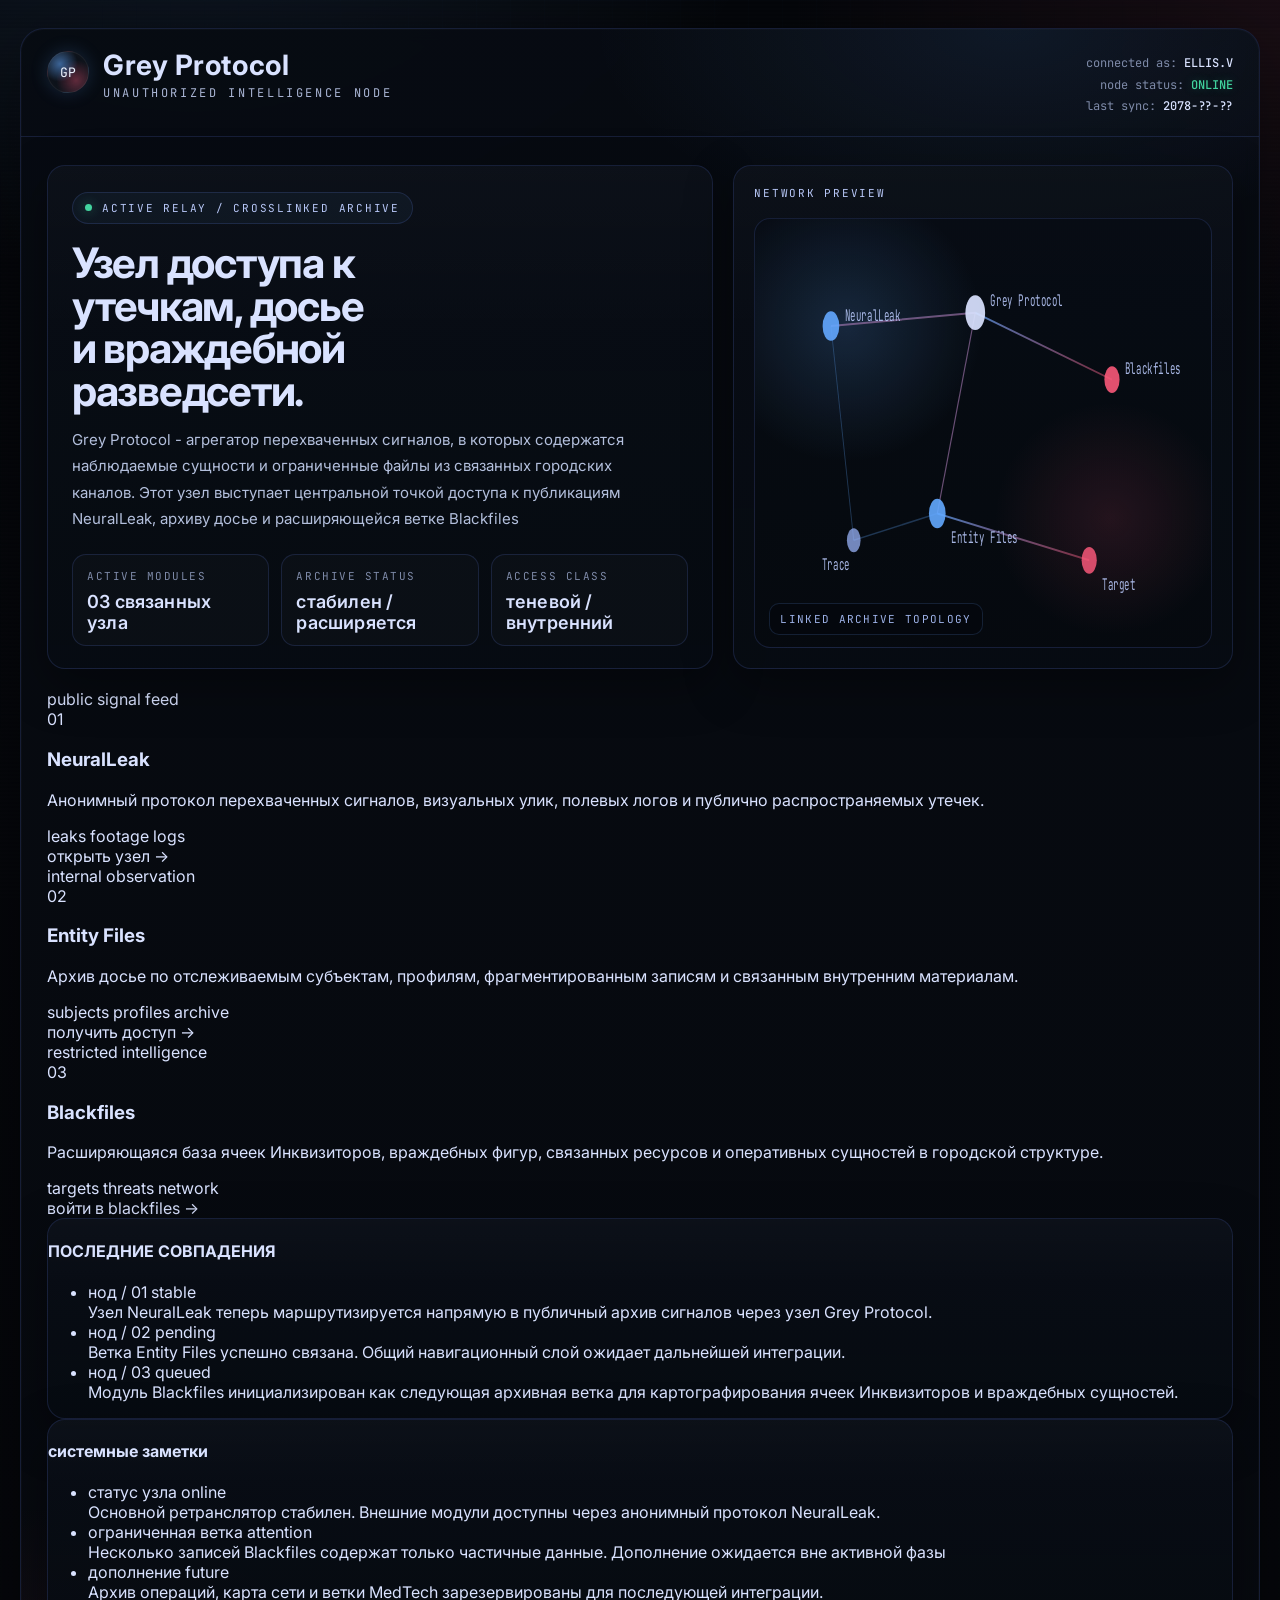
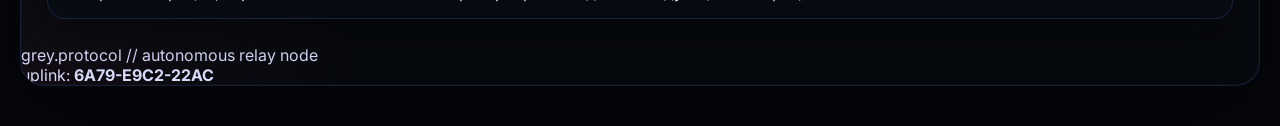
==== index.html @ 6f87ccde "Update index.html" ====
<!DOCTYPE html>
<html lang="en">
<head>
  <meta charset="UTF-8" />
  <meta name="viewport" content="width=device-width, initial-scale=1.0" />
  <title>Grey Protocol</title>

  <link rel="preconnect" href="https://fonts.googleapis.com">
  <link rel="preconnect" href="https://fonts.gstatic.com" crossorigin>
  <link href="https://fonts.googleapis.com/css2?family=Inter:wght@300;400;500;600;700&family=JetBrains+Mono:wght@400;500;700&display=swap" rel="stylesheet">

  <style>
    :root{
      --bg:#05070b;
      --bg-soft:#0a0f18;
      --panel:#0b1018cc;
      --panel-strong:#0b111b;
      --line:rgba(108,140,255,.16);
      --line-strong:rgba(108,140,255,.28);
      --text:#d9e2ff;
      --muted:#7e8aa8;
      --blue:#63a8ff;
      --blue-soft:rgba(99,168,255,.16);
      --red:#ff5a7c;
      --red-soft:rgba(255,90,124,.14);
      --green:#41d39e;
      --shadow:0 16px 48px rgba(0,0,0,.35);
      --radius:18px;
      --radius-sm:12px;
      --grid-size:34px;
      --content-width:1240px;
    }

    *{
      box-sizing:border-box;
    }

    html, body{
      margin:0;
      min-height:100%;
      background:
        radial-gradient(1000px 700px at 15% -10%, rgba(99,168,255,.13), transparent 60%),
        radial-gradient(900px 600px at 100% 0%, rgba(255,90,124,.08), transparent 55%),
        linear-gradient(180deg, #04060a 0%, #05070b 100%);
      color:var(--text);
      font-family:"Inter", system-ui, sans-serif;
    }

    body{
      position:relative;
      overflow-x:hidden;
    }

    body::before{
      content:"";
      position:fixed;
      inset:0;
      pointer-events:none;
      background:
        linear-gradient(rgba(99,168,255,.07) 1px, transparent 1px),
        linear-gradient(90deg, rgba(99,168,255,.06) 1px, transparent 1px);
      background-size:var(--grid-size) var(--grid-size);
      mask-image:radial-gradient(circle at center, black 35%, transparent 100%);
      opacity:.34;
    }

    body::after{
      content:"";
      position:fixed;
      inset:0;
      pointer-events:none;
      background:repeating-linear-gradient(
        to bottom,
        rgba(255,255,255,.02) 0px,
        rgba(255,255,255,.02) 1px,
        transparent 2px,
        transparent 4px
      );
      opacity:.08;
      mix-blend-mode:screen;
    }

    a{
      color:inherit;
      text-decoration:none;
    }

    .page{
      width:min(var(--content-width), calc(100% - 40px));
      margin:28px auto 40px;
      position:relative;
      z-index:1;
    }

    .shell{
      position:relative;
      overflow:hidden;
      border:1px solid var(--line);
      border-radius:24px;
      background:linear-gradient(180deg, rgba(7,11,18,.94), rgba(7,10,16,.92));
      box-shadow:
        0 0 0 1px rgba(255,255,255,.02) inset,
        0 24px 90px rgba(0,0,0,.42);
      backdrop-filter:blur(8px);
    }

    .shell::before{
      content:"";
      position:absolute;
      inset:0;
      pointer-events:none;
      background:
        radial-gradient(600px 300px at 80% 0%, rgba(99,168,255,.09), transparent 70%),
        radial-gradient(500px 260px at 0% 100%, rgba(255,90,124,.05), transparent 70%);
      opacity:1;
    }

    .topbar{
      display:flex;
      align-items:flex-start;
      justify-content:space-between;
      gap:20px;
      padding:22px 26px 18px;
      border-bottom:1px solid var(--line);
      position:relative;
      z-index:1;
    }

    .brand{
      display:flex;
      align-items:flex-start;
      gap:14px;
    }

    .brand-mark{
      width:42px;
      height:42px;
      border-radius:50%;
      display:grid;
      place-items:center;
      border:1px solid rgba(255,255,255,.08);
      background:
        radial-gradient(circle at 30% 30%, rgba(99,168,255,.55), transparent 45%),
        radial-gradient(circle at 70% 70%, rgba(255,90,124,.35), transparent 50%),
        #0b1018;
      box-shadow:
        0 0 18px rgba(99,168,255,.18),
        inset 0 0 18px rgba(255,255,255,.03);
      font-family:"JetBrains Mono", monospace;
      font-size:13px;
      color:#eef4ff;
      flex:0 0 auto;
    }

    .brand-text h1{
      margin:0;
      font-size:28px;
      line-height:1;
      letter-spacing:.02em;
      font-weight:700;
    }

    .brand-text .sub{
      margin-top:6px;
      color:#a9b5d4;
      font-size:12px;
      text-transform:uppercase;
      letter-spacing:.22em;
      font-family:"JetBrains Mono", monospace;
    }

    .meta{
      text-align:right;
      min-width:250px;
      font-family:"JetBrains Mono", monospace;
      font-size:12px;
      color:var(--muted);
      line-height:1.8;
      padding-top:2px;
    }

    .meta b{
      color:var(--text);
      font-weight:500;
    }

    .meta .status{
      color:var(--green);
      text-shadow:0 0 10px rgba(65,211,158,.25);
    }

    .content{
      padding:28px 26px 26px;
      position:relative;
      z-index:1;
    }

    .hero{
      display:grid;
      grid-template-columns:1.2fr .9fr;
      gap:20px;
      margin-bottom:20px;
    }

    .panel{
      border:1px solid var(--line);
      border-radius:var(--radius);
      background:linear-gradient(180deg, rgba(9,14,22,.92), rgba(7,11,18,.88));
      box-shadow:var(--shadow);
      position:relative;
      overflow:hidden;
    }

    .panel::before{
      content:"";
      position:absolute;
      inset:0;
      pointer-events:none;
      background:linear-gradient(180deg, rgba(255,255,255,.02), transparent 35%);
      opacity:.8;
    }

    .hero-main{
      padding:26px 24px 22px;
    }

    .eyebrow{
      display:inline-flex;
      align-items:center;
      gap:10px;
      padding:8px 12px;
      border:1px solid var(--line);
      border-radius:999px;
      background:rgba(99,168,255,.05);
      color:#b7c7f8;
      font-size:11px;
      letter-spacing:.16em;
      text-transform:uppercase;
      font-family:"JetBrains Mono", monospace;
      margin-bottom:18px;
    }

    .eyebrow-dot{
      width:7px;
      height:7px;
      border-radius:50%;
      background:var(--green);
      box-shadow:0 0 12px rgba(65,211,158,.45);
      animation:relayPulse 1.8s ease-in-out infinite;
    }

@keyframes relayPulse{
  0%,100%{
    transform:scale(1);
    opacity:.7;
    box-shadow:0 0 6px rgba(65,211,158,.35);
  }
  50%{
    transform:scale(1.35);
    opacity:1;
    box-shadow:0 0 18px rgba(65,211,158,.8);
  }
}
    
    .hero-main h2{
      margin:0 0 14px;
      font-size:42px;
      line-height:1.02;
      letter-spacing:-.03em;
      max-width:11ch;
    }

    .hero-main p{
      margin:0;
      color:#b3bfdc;
      max-width:62ch;
      line-height:1.75;
      font-size:15px;
    }

    .hero-note{
      display:grid;
      grid-template-columns:repeat(3, minmax(0,1fr));
      gap:12px;
      margin-top:22px;
    }

    .stat{
      border:1px solid var(--line);
      border-radius:14px;
      background:rgba(255,255,255,.02);
      padding:14px 14px 12px;
    }

    .stat .k{
      display:block;
      margin-bottom:8px;
      color:var(--muted);
      font-size:11px;
      text-transform:uppercase;
      letter-spacing:.14em;
      font-family:"JetBrains Mono", monospace;
    }

    .stat .v{
      font-size:18px;
      font-weight:600;
      letter-spacing:.01em;
    }

    .hero-side{
      padding:20px;
      display:flex;
      flex-direction:column;
      gap:14px;
    }

    .hero-side .block-title{
      color:#b7c7f8;
      font-size:11px;
      text-transform:uppercase;
      letter-spacing:.16em;
      font-family:"JetBrains Mono", monospace;
      margin-bottom:4px;
    }

    .network-preview{
      flex:1;
      min-height:260px;
      border:1px solid var(--line);
      border-radius:16px;
      background:
        radial-gradient(circle at 20% 25%, rgba(99,168,255,.18), transparent 28%),
        radial-gradient(circle at 78% 70%, rgba(255,90,124,.12), transparent 25%),
        linear-gradient(180deg, rgba(7,12,20,.9), rgba(6,9,15,.9));
      position:relative;
      overflow:hidden;
    }

    .network-preview svg{
      width:100%;
      height:100%;
      display:block;
    }

    .preview-label{
      position:absolute;
      left:14px;
      bottom:12px;
      font-family:"JetBrains Mono", monospace;
      font-size:11px;
      color:#9db2e8;
      letter-spacing:.12em;
      text-transform:uppercase;
      padding:8px 10px;
      border:1px solid rgba(99,168,255,.16);
      border-radius:10px;
      background:rgba(5,8,13,.62);
      backdrop-filter:blur(4px);
    }

    .preview-link{
animation: previewLinkPulse 3.8s ease-in-out infinite;
}

.preview-node{
animation: previewNodePulse 4s ease-in-out infinite;
}

.preview-node--blackfiles{
animation-duration: 2.8s;
}

@keyframes previewLinkPulse{

0%,100%{
opacity:.65;
}

50%{
opacity:1;
}

}

@keyframes previewNodePulse{

0%,100%{
opacity:.85;
filter: drop-shadow(0 0 0 rgba(255,255,255,0));
}

50%{
opacity:1;
filter: drop-shadow(0 0 6px rgba(120,170,255,.35));
}
    
    .module-grid{
      display:grid;
      grid-template-columns:repeat(3, minmax(0,1fr));
      gap:18px;
      margin-top:8px;
    }

    .module{
      display:flex;
      flex-direction:column;
      min-height:245px;
      padding:22px 20px 18px;
      border:1px solid var(--line);
      border-radius:18px;
      background:
        linear-gradient(180deg, rgba(10,15,24,.96), rgba(7,11,18,.92));
      position:relative;
      overflow:hidden;
      transition:transform .22s ease, border-color .22s ease, box-shadow .22s ease;
      box-shadow:var(--shadow);
    }

    .module::before{
      content:"";
      position:absolute;
      inset:0;
      pointer-events:none;
      background:linear-gradient(180deg, rgba(255,255,255,.03), transparent 35%);
    }

    .module::after{
      content:"";
      position:absolute;
      inset:auto -80px -80px auto;
      width:180px;
      height:180px;
      border-radius:50%;
      background:radial-gradient(circle, rgba(99,168,255,.12), transparent 72%);
      pointer-events:none;
    }

    .module:hover{
      transform:translateY(-5px);
      border-color:var(--line-strong);
      box-shadow:
        0 0 0 1px rgba(99,168,255,.08) inset,
        0 20px 60px rgba(0,0,0,.42);
    }

    .module.red::after{
      background:radial-gradient(circle, rgba(255,90,124,.12), transparent 72%);
    }

    .module-top{
      display:flex;
      align-items:center;
      justify-content:space-between;
      gap:12px;
      margin-bottom:18px;
    }

    .tag{
      display:inline-flex;
      align-items:center;
      gap:8px;
      padding:8px 10px;
      border:1px solid var(--line);
      border-radius:999px;
      font-size:10px;
      text-transform:uppercase;
      letter-spacing:.16em;
      color:#b0c1ef;
      font-family:"JetBrains Mono", monospace;
      background:rgba(255,255,255,.02);
    }

    .tag.red{
      border-color:rgba(255,90,124,.22);
      color:#ff9db2;
      background:rgba(255,90,124,.06);
    }

    .module-index{
      font-family:"JetBrains Mono", monospace;
      color:var(--muted);
      font-size:12px;
    }

    .module h3{
      margin:0 0 10px;
      font-size:28px;
      letter-spacing:-.02em;
    }

    .module p{
      margin:0 0 18px;
      color:#b3bfdc;
      line-height:1.7;
      font-size:14px;
      max-width:34ch;
    }

    .module-meta{
      margin-top:auto;
      display:flex;
      flex-wrap:wrap;
      gap:10px;
    }

    .pill{
      padding:8px 10px;
      border:1px solid var(--line);
      border-radius:999px;
      background:rgba(255,255,255,.02);
      color:#9fb2e4;
      font-size:11px;
      line-height:1;
      font-family:"JetBrains Mono", monospace;
    }

    .module-cta{
      margin-top:18px;
      display:inline-flex;
      align-items:center;
      gap:8px;
      color:#e7eeff;
      font-size:12px;
      text-transform:uppercase;
      letter-spacing:.14em;
      font-family:"JetBrains Mono", monospace;
    }

    .module-cta span{
      color:var(--blue);
    }

    .info-grid{
      display:grid;
      grid-template-columns:1.2fr .8fr;
      gap:18px;
      margin-top:20px;
    }

    .feed-panel,
    .notice-panel{
      padding:20px;
    }

    .section-title{
      margin:0 0 16px;
      font-size:12px;
      color:#b7c7f8;
      text-transform:uppercase;
      letter-spacing:.16em;
      font-family:"JetBrains Mono", monospace;
    }

    .feed-list,
    .notice-list{
      list-style:none;
      margin:0;
      padding:0;
      display:flex;
      flex-direction:column;
      gap:10px;
    }

    .feed-item,
    .notice-item{
      border:1px solid var(--line);
      border-radius:14px;
      padding:14px 14px 12px;
      background:rgba(255,255,255,.02);
    }

    .feed-item .head,
    .notice-item .head{
      display:flex;
      align-items:center;
      justify-content:space-between;
      gap:12px;
      margin-bottom:8px;
      font-family:"JetBrains Mono", monospace;
      font-size:11px;
      text-transform:uppercase;
      letter-spacing:.12em;
      color:#a8b8dd;
    }

    .feed-item .body,
    .notice-item .body{
      color:#d4def7;
      line-height:1.6;
      font-size:14px;
    }

    .feed-item .body span{
      color:var(--blue);
    }

    .notice-item.warn .body span{
      color:#ff99ae;
    }

    .footer{
      display:flex;
      justify-content:space-between;
      gap:16px;
      padding:18px 24px 20px;
      border-top:1px solid var(--line);
      color:var(--muted);
      font-size:12px;
      font-family:"JetBrains Mono", monospace;
      position:relative;
      z-index:1;
    }

    .footer .uplink{
      color:#a9bbef;
    }

    .footer .uplink b{
      color:var(--blue);
      font-weight:500;
    }

    @media (max-width: 1080px){
      .hero{
        grid-template-columns:1fr;
      }

      .info-grid{
        grid-template-columns:1fr;
      }

      .module-grid{
        grid-template-columns:1fr;
      }

      .meta{
        min-width:unset;
      }
    }
    
    @media (max-width: 720px){
      .page{
        width:min(100% - 18px, var(--content-width));
        margin:12px auto 24px;
      }

      .topbar{
        flex-direction:column;
        align-items:flex-start;
        padding:18px 16px 16px;
      }

      .content{
        padding:18px 16px 18px;
      }

      .hero-main{
        padding:20px 16px 18px;
      }

      .hero-main h2{
        font-size:32px;
      }

      .hero-note{
        grid-template-columns:1fr;
      }

      .hero-side{
        padding:16px;
      }

      .module{
        min-height:unset;
      }

      .footer{
        flex-direction:column;
        padding:16px;
      }

      .brand-text h1{
        font-size:22px;
      }

.notice-panel--soft{
  border-color: rgba(108,140,255,.11);
  background: linear-gradient(180deg, rgba(9,14,22,.86), rgba(7,11,18,.82));
  box-shadow: 0 12px 34px rgba(0,0,0,.24);
}

.notice-panel--soft .section-title,
.notice-panel--soft .head{
  opacity:.9;
}

.notice-panel--soft .body{
  opacity:.86;
}
  
    }
      
    }
  </style>
</head>
<body>
  <main class="page">
    <section class="shell">
      <header class="topbar">
        <div class="brand">
          <div class="brand-mark">GP</div>
          <div class="brand-text">
            <h1>Grey Protocol</h1>
            <div class="sub">unauthorized intelligence node</div>
          </div>
        </div>

        <div class="meta">
          connected as: <b>ELLIS.V</b><br>
          node status: <b class="status">ONLINE</b><br>
          last sync: <b>2078-??-??</b>
        </div>
      </header>

      <div class="content">
        <section class="hero">
          <article class="panel hero-main">
            <div class="eyebrow">
              <span class="eyebrow-dot"></span>
              active relay / crosslinked archive
            </div>

            <h2>Узел доступа к утечкам, досье и враждебной разведсети.</h2>

            <p>
              Grey Protocol - агрегатор перехваченных сигналов, в которых содержатся наблюдаемые сущности и ограниченные файлы из связанных городских каналов. 
              Этот узел выступает центральной точкой доступа к публикациям NeuralLeak, архиву досье и расширяющейся ветке Blackfiles
            </p>

            <div class="hero-note">
              <div class="stat">
                <span class="k">active modules</span>
                <span class="v">03 связанных узла</span>
              </div>

              <div class="stat">
                <span class="k">archive status</span>
                <span class="v">стабилен / расширяется</span>
              </div>

              <div class="stat">
                <span class="k">access class</span>
                <span class="v">теневой / внутренний</span>
              </div>
            </div>
          </article>

          <aside class="panel hero-side">
            <div class="block-title">network preview</div>

            <div class="network-preview">
              <svg viewBox="0 0 600 320" preserveAspectRatio="none" aria-hidden="true">
                <defs>
                  <linearGradient id="lineBlue" x1="0%" y1="0%" x2="100%" y2="100%">
                    <stop offset="0%" stop-color="rgba(99,168,255,.9)" />
                    <stop offset="100%" stop-color="rgba(255,90,124,.55)" />
                  </linearGradient>
                </defs>

                <g opacity="0.8">
                  <line class="preview-link" x1="100" y1="80" x2="290" y2="70" stroke="url(#lineBlue)" stroke-width="1.5" />
                  <line class="preview-link" x1="290" y1="70" x2="470" y2="120" stroke="url(#lineBlue)" stroke-width="1.5" />
                  <line class="preview-link" x1="290" y1="70" x2="240" y2="220" stroke="url(#lineBlue)" stroke-width="1.5" />
                  <line class="preview-link" x1="240" y1="220" x2="440" y2="255" stroke="url(#lineBlue)" stroke-width="1.5" />
                  <line class="preview-link" x1="100" y1="80" x2="130" y2="240" stroke="rgba(99,168,255,.35)" stroke-width="1.2" />
                  <line class="preview-link" x1="130" y1="240" x2="240" y2="220" stroke="rgba(99,168,255,.35)" stroke-width="1.2" />
                </g>

                <g>
                  <circle class="preview-node" cx="100" cy="80" r="11" fill="#63a8ff" opacity=".9"/>
                  <circle class="preview-node" cx="290" cy="70" r="13" fill="#d9e2ff" opacity=".92"/>
                  <circle class="preview-node" cx="470" cy="120" r="10" fill="#ff5a7c" opacity=".88"/>
                  <circle class="preview-node" cx="240" cy="220" r="11" fill="#63a8ff" opacity=".9"/>
                  <circle class="preview-node" cx="130" cy="240" r="9" fill="#9db8ff" opacity=".72"/>
                  <circle class="preview-node" cx="440" cy="255" r="10" fill="#ff5a7c" opacity=".82"/>
                </g>

                <g font-family="JetBrains Mono, monospace" font-size="12" fill="#b7c7f8" opacity=".9">
                  <text x="118" y="76">NeuralLeak</text>
                  <text x="310" y="65">Grey Protocol</text>
                  <text x="487" y="116">Blackfiles</text>
                  <text x="258" y="242">Entity Files</text>
                  <text x="88" y="262">Trace</text>
                  <text x="457" y="277">Target</text>
                </g>
              </svg>

              <div class="preview-label">linked archive topology</div>
            </div>
          </aside>
        </section>

        <section class="module-grid">
          <a href="https://korusemp3.github.io/NeuralLeak/" class="module">
            <div class="module-top">
              <div class="tag">public signal feed</div>
              <div class="module-index">01</div>
            </div>

            <h3>NeuralLeak</h3>
            <p>
              Анонимный протокол перехваченных сигналов, визуальных улик, полевых логов и публично распространяемых утечек.
            </p>

            <div class="module-meta">
              <span class="pill">leaks</span>
              <span class="pill">footage</span>
              <span class="pill">logs</span>
            </div>

            <div class="module-cta">открыть узел <span>→</span></div>
          </a>

          <a href="https://korusemp3.github.io/novimmune-dossier" class="module">
            <div class="module-top">
              <div class="tag">internal observation</div>
              <div class="module-index">02</div>
            </div>

            <h3>Entity Files</h3>
            <p>
              Архив досье по отслеживаемым субъектам, профилям, фрагментированным записям и связанным внутренним материалам.
            </p>

            <div class="module-meta">
              <span class="pill">subjects</span>
              <span class="pill">profiles</span>
              <span class="pill">archive</span>
            </div>

            <div class="module-cta">получить доступ <span>→</span></div>
          </a>

          <a href="blackfiles.html" class="module red">
            <div class="module-top">
              <div class="tag red">restricted intelligence</div>
              <div class="module-index">03</div>
            </div>

            <h3>Blackfiles</h3>
            <p>
              Расширяющаяся база ячеек Инквизиторов, враждебных фигур, связанных ресурсов и оперативных сущностей в городской структуре.
            </p>

            <div class="module-meta">
              <span class="pill">targets</span>
              <span class="pill">threats</span>
              <span class="pill">network</span>
            </div>

            <div class="module-cta">войти в blackfiles <span>→</span></div>
          </a>
        </section>

        <section class="info-grid">
          <article class="panel feed-panel">
            <h4 class="section-title">ПОСЛЕДНИЕ СОВПАДЕНИЯ</h4>

            <ul class="feed-list">
              <li class="feed-item">
                <div class="head">
                  <span>нод / 01</span>
                  <span>stable</span>
                </div>
                <div class="body">
                  <span>Узел NeuralLeak</span> теперь маршрутизируется напрямую в публичный архив сигналов через узел Grey Protocol.
                </div>
              </li>

              <li class="feed-item">
                <div class="head">
                  <span>нод / 02</span>
                  <span>pending</span>
                </div>
                <div class="body">
                  <span>Ветка Entity Files</span> успешно связана. Общий навигационный слой ожидает дальнейшей интеграции.
                </div>
              </li>

              <li class="feed-item">
                <div class="head">
                  <span>нод / 03</span>
                  <span>queued</span>
                </div>
                <div class="body">
                  <span>Модуль Blackfiles</span> инициализирован как следующая архивная ветка для картографирования ячеек Инквизиторов и враждебных сущностей.
                </div>
              </li>
            </ul>
          </article>

          <article class="panel notice-panel notice-panel--soft">
            <h4 class="section-title">системные заметки</h4>

            <ul class="notice-list">
              <li class="notice-item">
                <div class="head">
                  <span>статус узла</span>
                  <span>online</span>
                </div>
                <div class="body">
                  Основной ретранслятор стабилен. Внешние модули доступны через анонимный протокол NeuralLeak.
                </div>
              </li>

              <li class="notice-item warn">
                <div class="head">
                  <span>ограниченная ветка</span>
                  <span>attention</span>
                </div>
                <div class="body">
                   Несколько записей <span>Blackfiles</span> содержат только частичные данные. Дополнение ожидается вне активной фазы
                </div>
              </li>

              <li class="notice-item">
                <div class="head">
                  <span>дополнение</span>
                  <span>future</span>
                </div>
                <div class="body">
                  Архив операций, карта сети и ветки MedTech зарезервированы для последующей интеграции.
                </div>
              </li>
            </ul>
          </article>
        </section>
      </div>

      <footer class="footer">
        <div>grey.protocol // autonomous relay node</div>
        <div class="uplink">uplink: <b id="uplinkCode">A8C4-5BA1-DA61</b></div>
      </footer>
    </section>
  </main>

  <script>
    (function(){
      const target = document.getElementById("uplinkCode");
      const chars = "ABCDEF0123456789";

      function makeCode(){
        let raw = "";
        for(let i = 0; i < 12; i++){
          raw += chars[Math.floor(Math.random() * chars.length)];
        }
        return raw.match(/.{1,4}/g).join("-");
      }

      setInterval(() => {
        target.textContent = makeCode();
      }, 1400);
    })();
  </script>
</body>
</html>
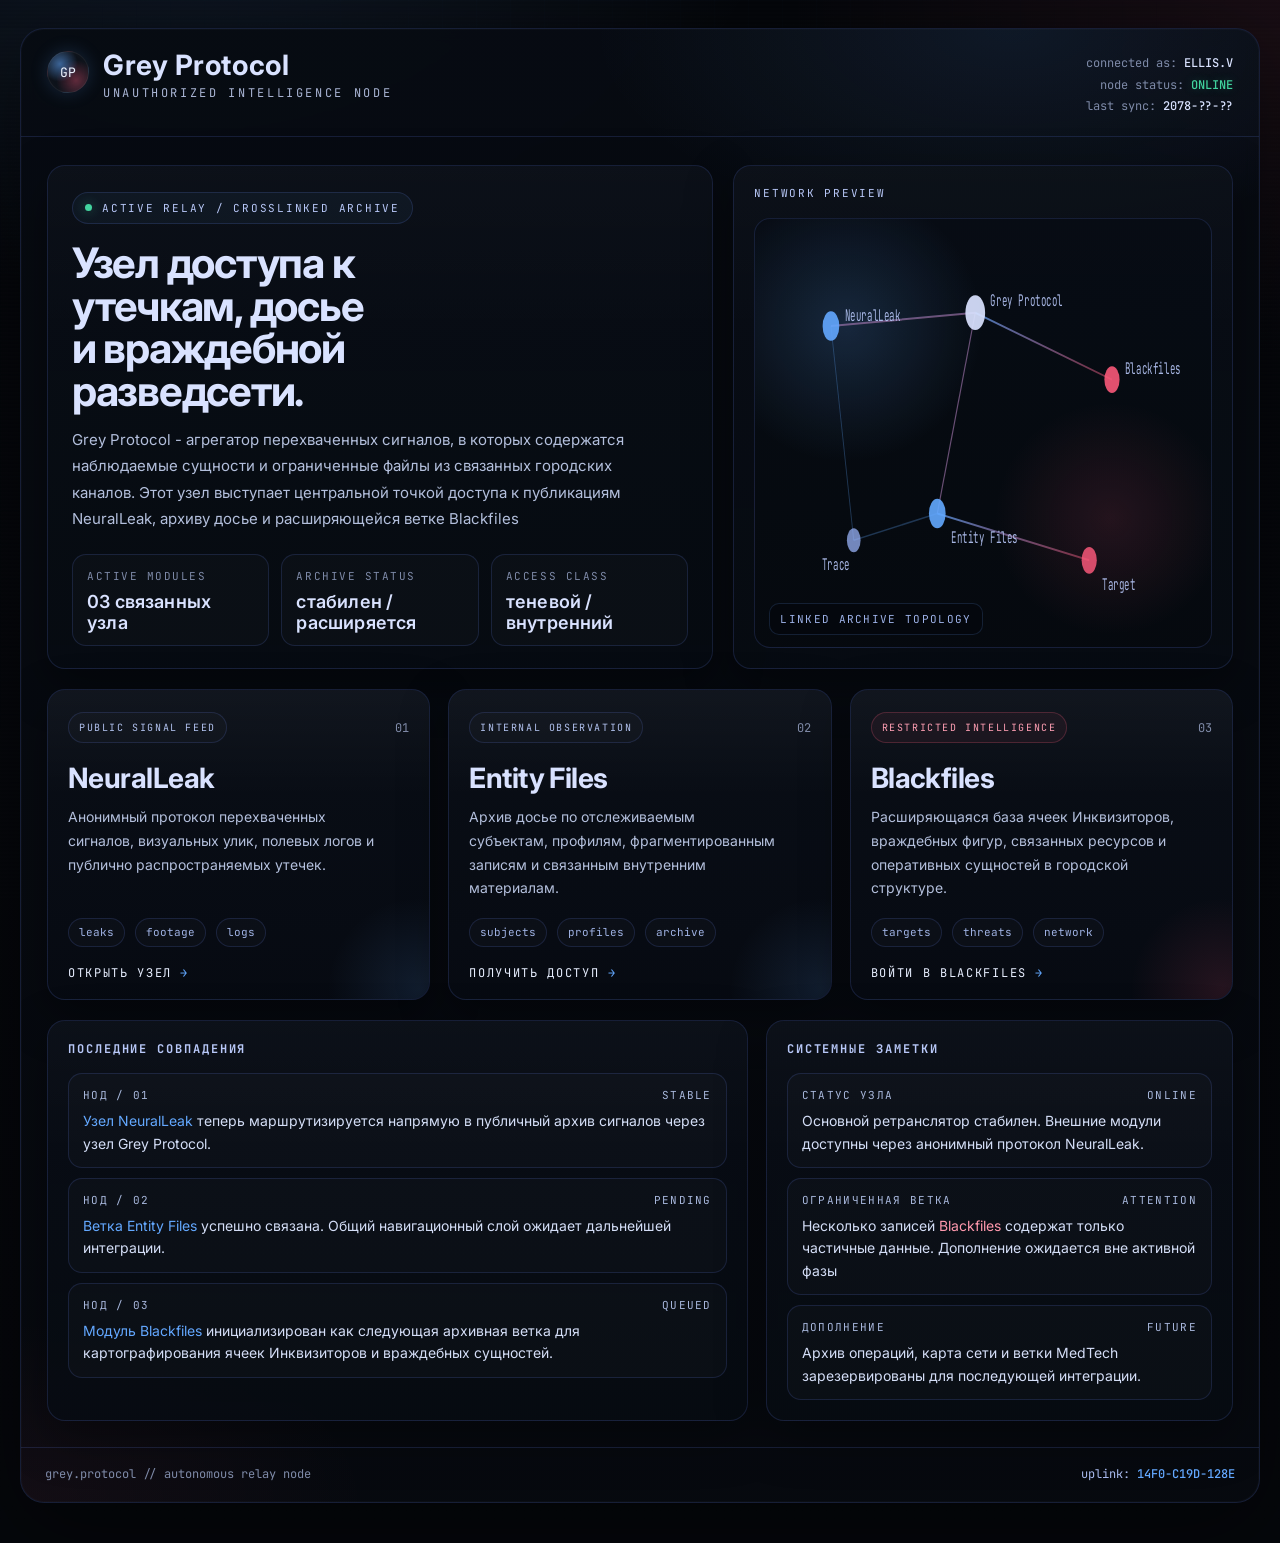
==== commit 67a752ef: "Update index.html" ====
--- a/index.html
+++ b/index.html
@@ -358,42 +358,6 @@
       background:rgba(5,8,13,.62);
       backdrop-filter:blur(4px);
     }
-
-    .preview-link{
-animation: previewLinkPulse 3.8s ease-in-out infinite;
-}
-
-.preview-node{
-animation: previewNodePulse 4s ease-in-out infinite;
-}
-
-.preview-node--blackfiles{
-animation-duration: 2.8s;
-}
-
-@keyframes previewLinkPulse{
-
-0%,100%{
-opacity:.65;
-}
-
-50%{
-opacity:1;
-}
-
-}
-
-@keyframes previewNodePulse{
-
-0%,100%{
-opacity:.85;
-filter: drop-shadow(0 0 0 rgba(255,255,255,0));
-}
-
-50%{
-opacity:1;
-filter: drop-shadow(0 0 6px rgba(120,170,255,.35));
-}
     
     .module-grid{
       display:grid;
@@ -698,7 +662,43 @@
 .notice-panel--soft .body{
   opacity:.86;
 }
-  
+
+    .preview-link{
+animation: previewLinkPulse 3.8s ease-in-out infinite;
+}
+
+.preview-node{
+animation: previewNodePulse 4s ease-in-out infinite;
+}
+
+.preview-node--blackfiles{
+animation-duration: 2.8s;
+}
+
+@keyframes previewLinkPulse{
+
+0%,100%{
+opacity:.65;
+}
+
+50%{
+opacity:1;
+}
+
+}
+
+@keyframes previewNodePulse{
+
+0%,100%{
+opacity:.85;
+filter: drop-shadow(0 0 0 rgba(255,255,255,0));
+}
+
+50%{
+opacity:1;
+filter: drop-shadow(0 0 6px rgba(120,170,255,.35));
+}
+      
     }
       
     }
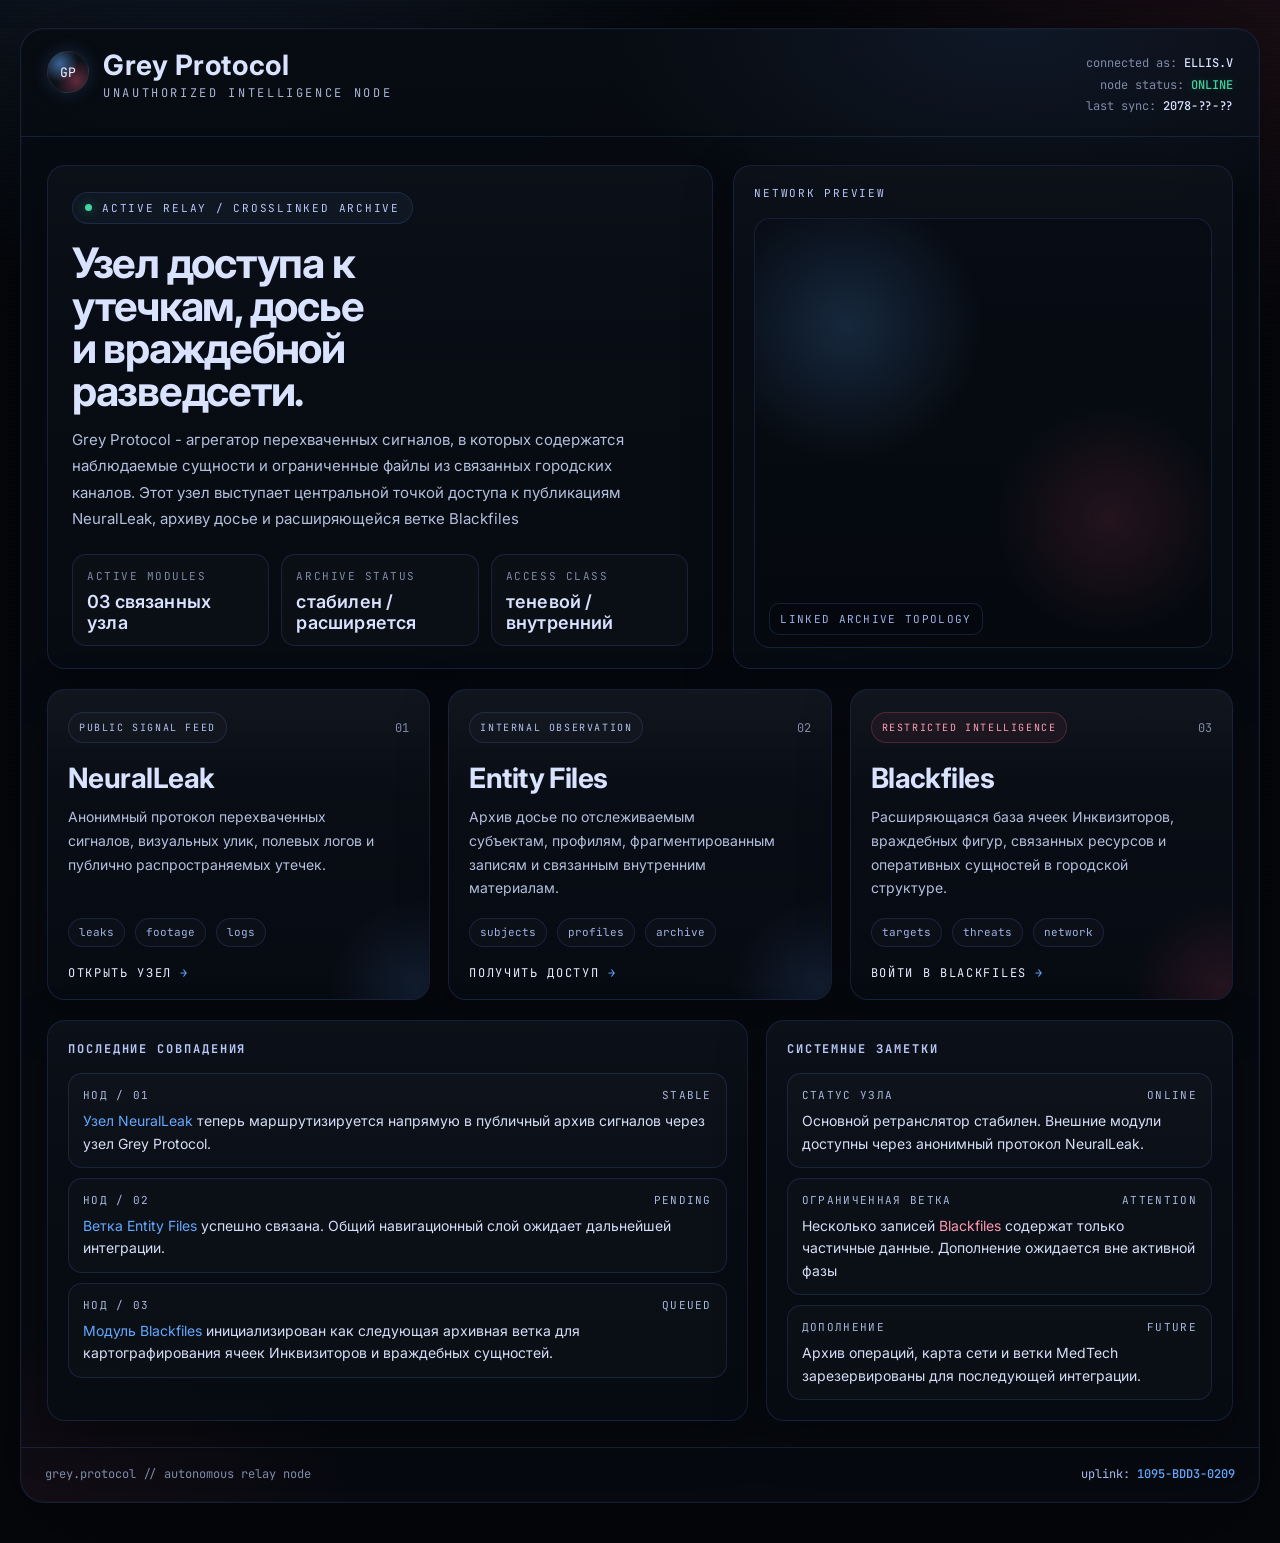
==== commit 34786234: "Update index.html" ====
--- a/index.html
+++ b/index.html
@@ -698,9 +698,126 @@
 opacity:1;
 filter: drop-shadow(0 0 6px rgba(120,170,255,.35));
 }
-      
-    }
-      
+
+.network-preview{
+position:relative;
+}
+
+.data-flow{
+position:absolute;
+inset:0;
+pointer-events:none;
+}
+
+.packet{
+position:absolute;
+width:4px;
+height:4px;
+border-radius:50%;
+background:#7aa2ff;
+box-shadow:0 0 6px rgba(120,170,255,.8);
+opacity:0;
+}
+
+    }
+
+.p1{
+top:45%;
+left:50%;
+animation:dataFlow1 4s linear infinite;
+}
+
+@keyframes dataFlow1{
+
+0%{
+transform:translate(0,0);
+opacity:0;
+}
+
+10%{
+opacity:1;
+}
+
+100%{
+transform:translate(-120px,-60px);
+opacity:0;
+}
+
+}
+
+    .p2{
+top:45%;
+left:50%;
+animation:dataFlow2 5s linear infinite;
+}
+
+@keyframes dataFlow2{
+
+0%{
+transform:translate(0,0);
+opacity:0;
+}
+
+10%{
+opacity:1;
+}
+
+100%{
+transform:translate(-120px,80px);
+opacity:0;
+}
+
+}
+
+    .p3{
+top:45%;
+left:50%;
+background:#ff5a7c;
+animation:dataFlow3 3.5s linear infinite;
+}
+
+@keyframes dataFlow3{
+
+0%{
+transform:translate(0,0);
+opacity:0;
+}
+
+10%{
+opacity:1;
+}
+
+100%{
+transform:translate(140px,40px);
+opacity:0;
+}
+
+}
+
+    .p4{
+top:20%;
+left:25%;
+animation:dataFlow4 6s linear infinite;
+}
+
+@keyframes dataFlow4{
+
+0%{
+transform:translate(0,0);
+opacity:0;
+}
+
+10%{
+opacity:1;
+}
+
+100%{
+transform:translate(0,120px);
+opacity:0;
+}
+
+}
+    
     }
   </style>
 </head>
@@ -768,6 +885,14 @@
                   </linearGradient>
                 </defs>
 
+<div class="data-flow">
+
+<span class="packet p1"></span>
+<span class="packet p2"></span>
+<span class="packet p3"></span>
+<span class="packet p4"></span>
+
+</div>
                 <g opacity="0.8">
                   <line class="preview-link" x1="100" y1="80" x2="290" y2="70" stroke="url(#lineBlue)" stroke-width="1.5" />
                   <line class="preview-link" x1="290" y1="70" x2="470" y2="120" stroke="url(#lineBlue)" stroke-width="1.5" />
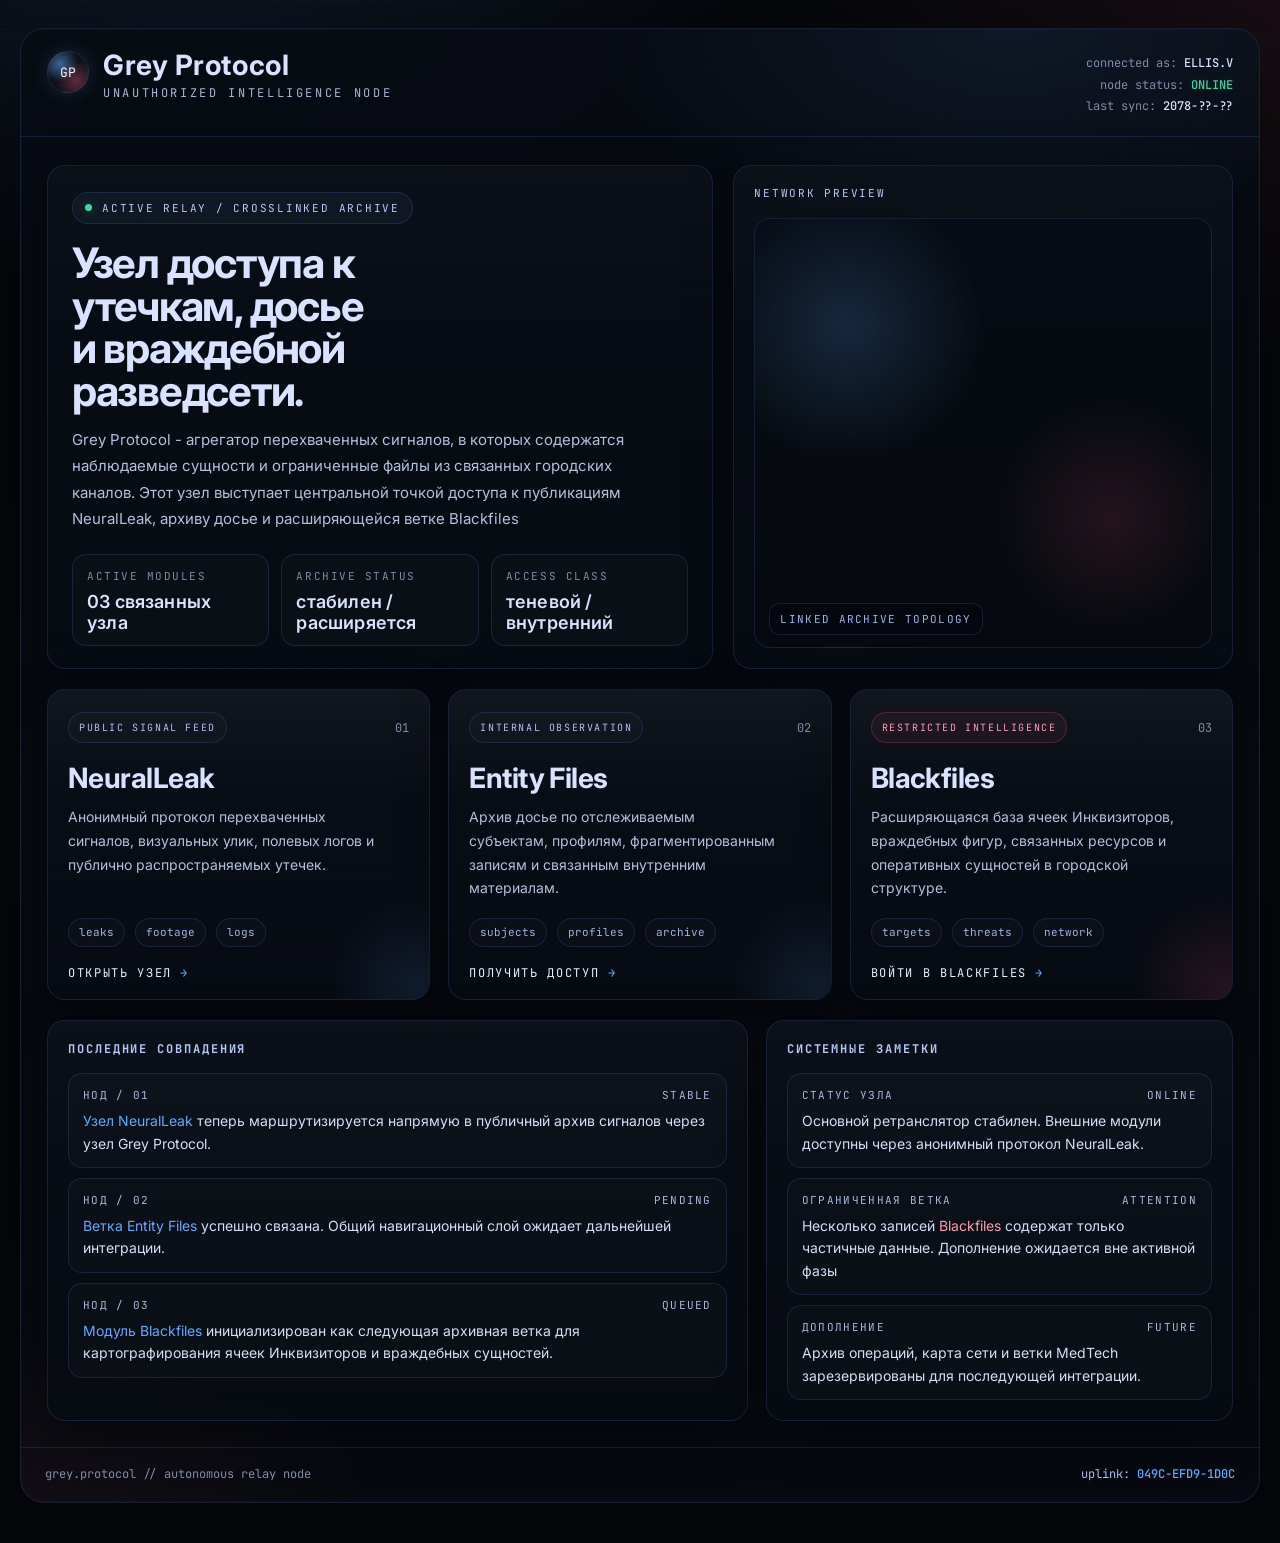
==== commit 36dd7680: "Update index.html" ====
--- a/index.html
+++ b/index.html
@@ -719,7 +719,7 @@
 opacity:0;
 }
 
-    }
+
 
 .p1{
 top:45%;
@@ -817,7 +817,7 @@
 }
 
 }
-    
+   } 
     }
   </style>
 </head>
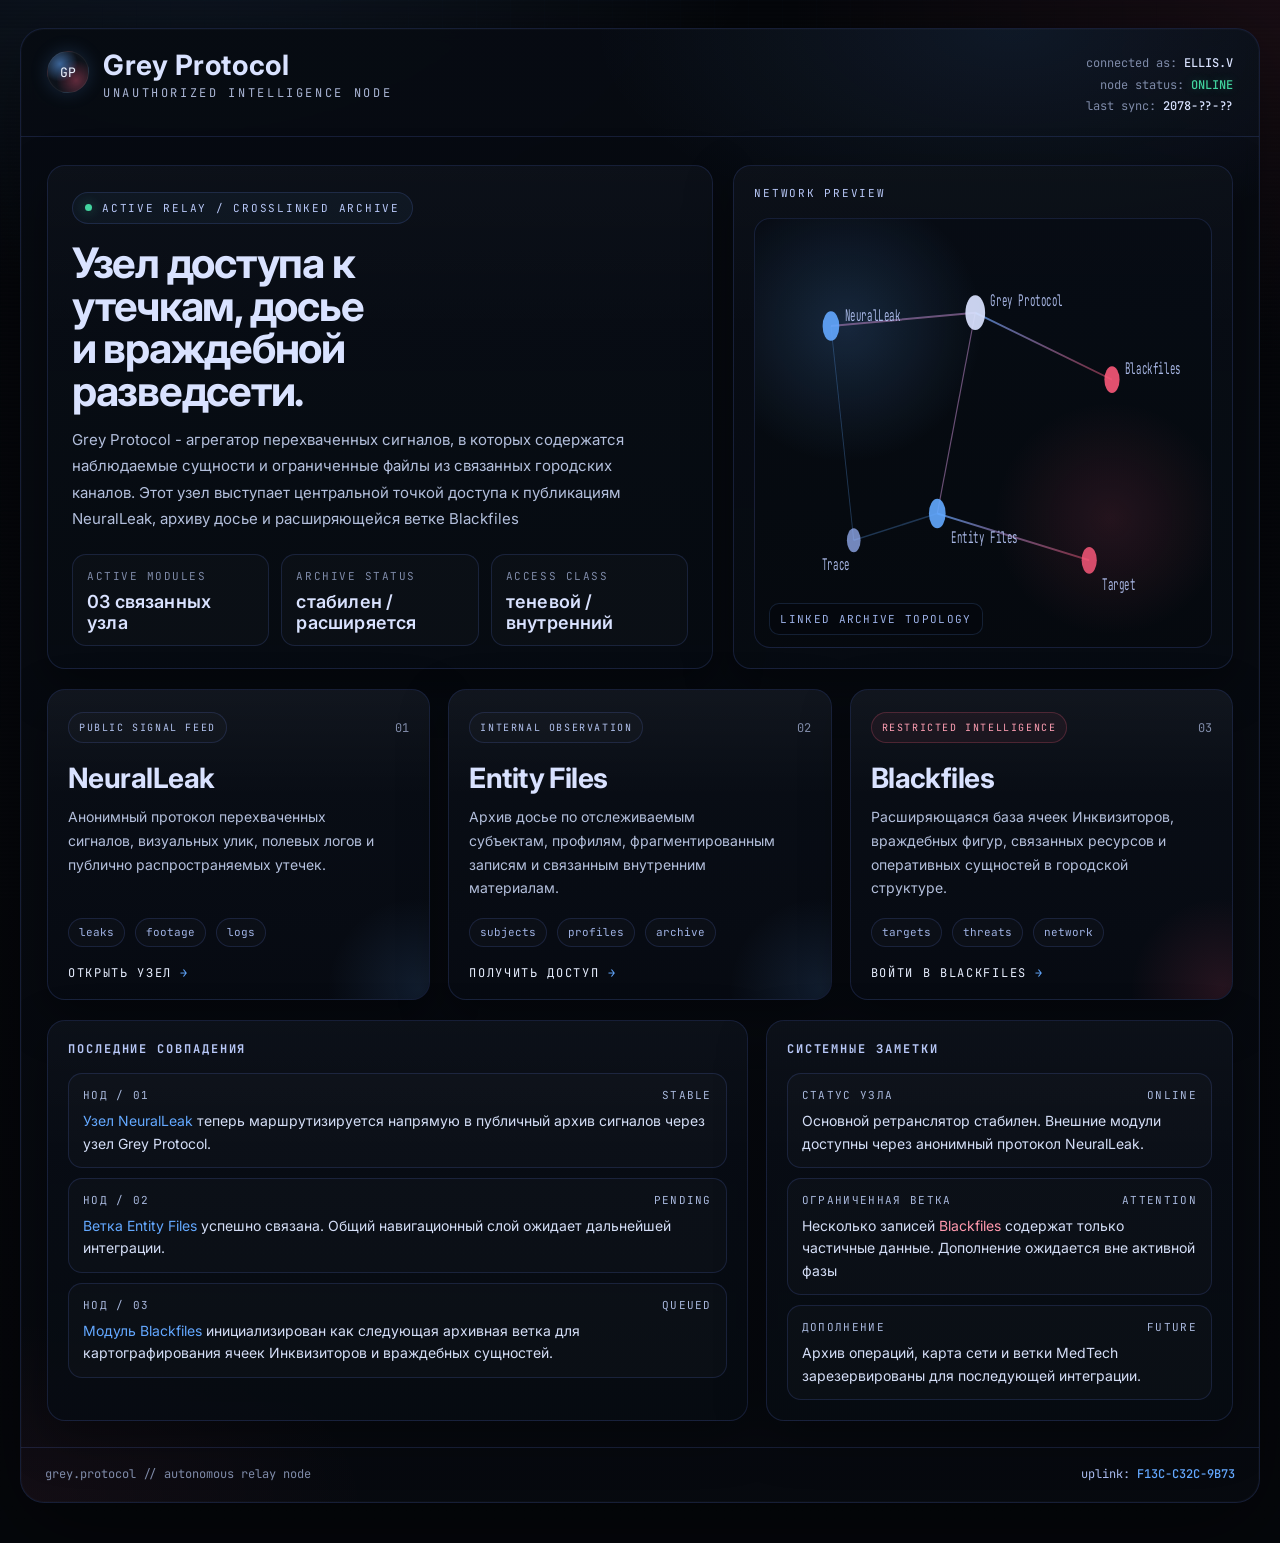
==== commit ba2f5f76: "Update index.html" ====
--- a/index.html
+++ b/index.html
@@ -648,174 +648,6 @@
         font-size:22px;
       }
 
-.notice-panel--soft{
-  border-color: rgba(108,140,255,.11);
-  background: linear-gradient(180deg, rgba(9,14,22,.86), rgba(7,11,18,.82));
-  box-shadow: 0 12px 34px rgba(0,0,0,.24);
-}
-
-.notice-panel--soft .section-title,
-.notice-panel--soft .head{
-  opacity:.9;
-}
-
-.notice-panel--soft .body{
-  opacity:.86;
-}
-
-    .preview-link{
-animation: previewLinkPulse 3.8s ease-in-out infinite;
-}
-
-.preview-node{
-animation: previewNodePulse 4s ease-in-out infinite;
-}
-
-.preview-node--blackfiles{
-animation-duration: 2.8s;
-}
-
-@keyframes previewLinkPulse{
-
-0%,100%{
-opacity:.65;
-}
-
-50%{
-opacity:1;
-}
-
-}
-
-@keyframes previewNodePulse{
-
-0%,100%{
-opacity:.85;
-filter: drop-shadow(0 0 0 rgba(255,255,255,0));
-}
-
-50%{
-opacity:1;
-filter: drop-shadow(0 0 6px rgba(120,170,255,.35));
-}
-
-.network-preview{
-position:relative;
-}
-
-.data-flow{
-position:absolute;
-inset:0;
-pointer-events:none;
-}
-
-.packet{
-position:absolute;
-width:4px;
-height:4px;
-border-radius:50%;
-background:#7aa2ff;
-box-shadow:0 0 6px rgba(120,170,255,.8);
-opacity:0;
-}
-
-
-
-.p1{
-top:45%;
-left:50%;
-animation:dataFlow1 4s linear infinite;
-}
-
-@keyframes dataFlow1{
-
-0%{
-transform:translate(0,0);
-opacity:0;
-}
-
-10%{
-opacity:1;
-}
-
-100%{
-transform:translate(-120px,-60px);
-opacity:0;
-}
-
-}
-
-    .p2{
-top:45%;
-left:50%;
-animation:dataFlow2 5s linear infinite;
-}
-
-@keyframes dataFlow2{
-
-0%{
-transform:translate(0,0);
-opacity:0;
-}
-
-10%{
-opacity:1;
-}
-
-100%{
-transform:translate(-120px,80px);
-opacity:0;
-}
-
-}
-
-    .p3{
-top:45%;
-left:50%;
-background:#ff5a7c;
-animation:dataFlow3 3.5s linear infinite;
-}
-
-@keyframes dataFlow3{
-
-0%{
-transform:translate(0,0);
-opacity:0;
-}
-
-10%{
-opacity:1;
-}
-
-100%{
-transform:translate(140px,40px);
-opacity:0;
-}
-
-}
-
-    .p4{
-top:20%;
-left:25%;
-animation:dataFlow4 6s linear infinite;
-}
-
-@keyframes dataFlow4{
-
-0%{
-transform:translate(0,0);
-opacity:0;
-}
-
-10%{
-opacity:1;
-}
-
-100%{
-transform:translate(0,120px);
-opacity:0;
-}
-
 }
    } 
     }
@@ -885,14 +717,6 @@
                   </linearGradient>
                 </defs>
 
-<div class="data-flow">
-
-<span class="packet p1"></span>
-<span class="packet p2"></span>
-<span class="packet p3"></span>
-<span class="packet p4"></span>
-
-</div>
                 <g opacity="0.8">
                   <line class="preview-link" x1="100" y1="80" x2="290" y2="70" stroke="url(#lineBlue)" stroke-width="1.5" />
                   <line class="preview-link" x1="290" y1="70" x2="470" y2="120" stroke="url(#lineBlue)" stroke-width="1.5" />
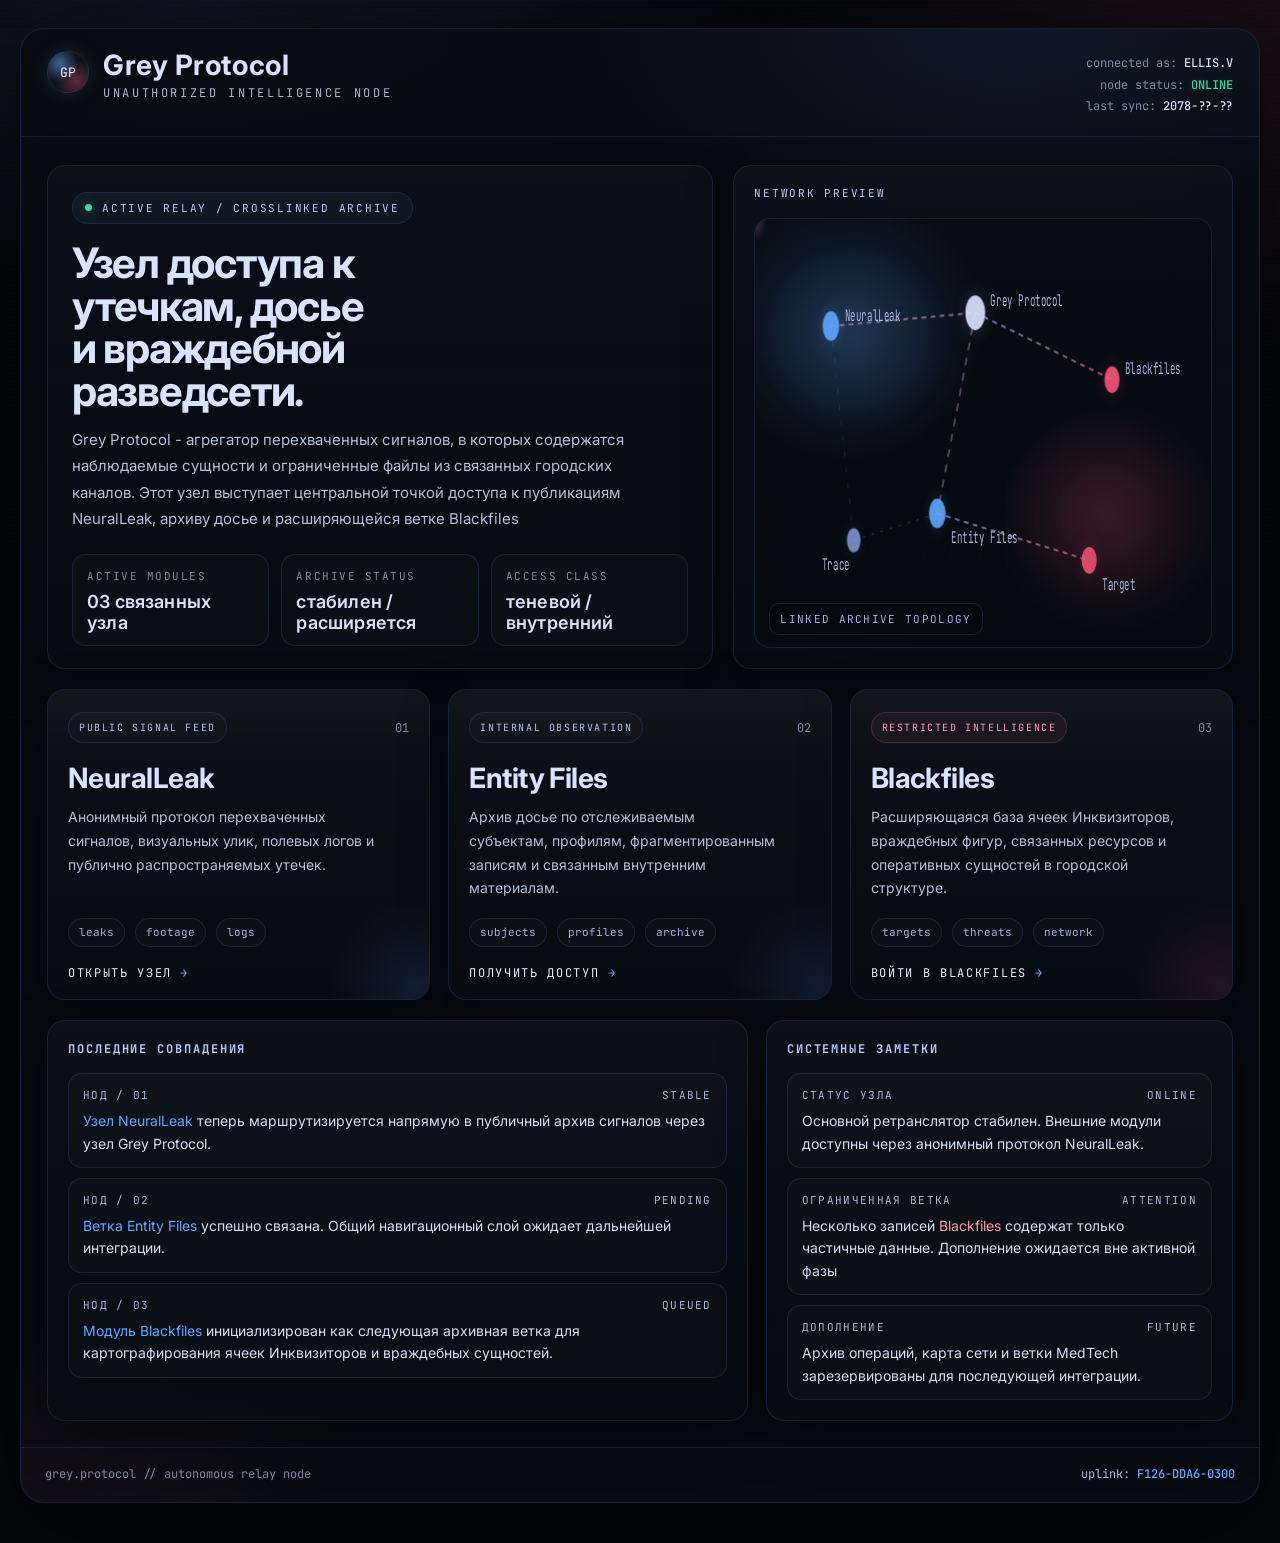
==== commit d01ec994: "Update index.html" ====
--- a/index.html
+++ b/index.html
@@ -358,6 +358,157 @@
       background:rgba(5,8,13,.62);
       backdrop-filter:blur(4px);
     }
+
+    .network-preview::before{
+  content:"";
+  position:absolute;
+  inset:0;
+  pointer-events:none;
+  background:
+    linear-gradient(rgba(99,168,255,.07) 1px, transparent 1px),
+    linear-gradient(90deg, rgba(99,168,255,.06) 1px, transparent 1px);
+  background-size:28px 28px;
+  opacity:.22;
+  mask-image:radial-gradient(circle at center, black 38%, transparent 100%);
+}
+
+.network-preview::after{
+  content:"";
+  position:absolute;
+  inset:0;
+  pointer-events:none;
+  background:
+    radial-gradient(circle at 22% 28%, rgba(99,168,255,.14), transparent 22%),
+    radial-gradient(circle at 76% 68%, rgba(255,90,124,.10), transparent 24%);
+  opacity:.9;
+}
+
+.network-preview svg{
+  position:relative;
+  z-index:1;
+}
+
+.preview-link{
+  stroke-linecap:round;
+  stroke-dasharray:5 7;
+  animation:linkFlow 5s linear infinite;
+  opacity:.9;
+}
+
+.preview-link.soft{
+  stroke-dasharray:3 9;
+  animation-duration:7s;
+  opacity:.65;
+}
+
+.preview-node{
+  transform-box:fill-box;
+  transform-origin:center;
+  animation:nodePulseSoft 3.2s ease-in-out infinite;
+  filter:drop-shadow(0 0 8px rgba(99,168,255,.22));
+}
+
+.preview-node.red{
+  filter:drop-shadow(0 0 10px rgba(255,90,124,.24));
+}
+
+.preview-node.white{
+  filter:drop-shadow(0 0 10px rgba(217,226,255,.18));
+}
+
+.preview-node.n2{ animation-delay:.35s; }
+.preview-node.n3{ animation-delay:.8s; }
+.preview-node.n4{ animation-delay:1.2s; }
+.preview-node.n5{ animation-delay:1.7s; }
+.preview-node.n6{ animation-delay:2.1s; }
+
+.signal-dot{
+  opacity:.95;
+  filter:drop-shadow(0 0 8px currentColor);
+}
+
+.signal-dot.blue{
+  color:#63a8ff;
+  fill:currentColor;
+}
+
+.signal-dot.red{
+  color:#ff5a7c;
+  fill:currentColor;
+}
+
+.signal-dot.s1{ animation:signal1 4.2s linear infinite; }
+.signal-dot.s2{ animation:signal2 5s linear infinite 1.2s; }
+.signal-dot.s3{ animation:signal3 4.8s linear infinite .6s; }
+.signal-dot.s4{ animation:signal4 5.8s linear infinite 1.8s; }
+
+@keyframes linkFlow{
+  from{ stroke-dashoffset:0; }
+  to{ stroke-dashoffset:-36; }
+}
+
+@keyframes nodePulseSoft{
+  0%,100%{
+    transform:scale(1);
+    opacity:.82;
+  }
+  50%{
+    transform:scale(1.12);
+    opacity:1;
+  }
+}
+
+@keyframes signal1{
+  0%{
+    transform:translate(100px,80px);
+    opacity:0;
+  }
+  8%{ opacity:1; }
+  92%{ opacity:1; }
+  100%{
+    transform:translate(290px,70px);
+    opacity:0;
+  }
+}
+
+@keyframes signal2{
+  0%{
+    transform:translate(290px,70px);
+    opacity:0;
+  }
+  8%{ opacity:1; }
+  92%{ opacity:1; }
+  100%{
+    transform:translate(470px,120px);
+    opacity:0;
+  }
+}
+
+@keyframes signal3{
+  0%{
+    transform:translate(290px,70px);
+    opacity:0;
+  }
+  8%{ opacity:1; }
+  92%{ opacity:1; }
+  100%{
+    transform:translate(240px,220px);
+    opacity:0;
+  }
+}
+
+@keyframes signal4{
+  0%{
+    transform:translate(240px,220px);
+    opacity:0;
+  }
+  8%{ opacity:1; }
+  92%{ opacity:1; }
+  100%{
+    transform:translate(440px,255px);
+    opacity:0;
+  }
+}
     
     .module-grid{
       display:grid;
@@ -647,9 +798,6 @@
       .brand-text h1{
         font-size:22px;
       }
-
-}
-   } 
     }
   </style>
 </head>
@@ -709,44 +857,51 @@
             <div class="block-title">network preview</div>
 
             <div class="network-preview">
-              <svg viewBox="0 0 600 320" preserveAspectRatio="none" aria-hidden="true">
-                <defs>
-                  <linearGradient id="lineBlue" x1="0%" y1="0%" x2="100%" y2="100%">
-                    <stop offset="0%" stop-color="rgba(99,168,255,.9)" />
-                    <stop offset="100%" stop-color="rgba(255,90,124,.55)" />
-                  </linearGradient>
-                </defs>
-
-                <g opacity="0.8">
-                  <line class="preview-link" x1="100" y1="80" x2="290" y2="70" stroke="url(#lineBlue)" stroke-width="1.5" />
-                  <line class="preview-link" x1="290" y1="70" x2="470" y2="120" stroke="url(#lineBlue)" stroke-width="1.5" />
-                  <line class="preview-link" x1="290" y1="70" x2="240" y2="220" stroke="url(#lineBlue)" stroke-width="1.5" />
-                  <line class="preview-link" x1="240" y1="220" x2="440" y2="255" stroke="url(#lineBlue)" stroke-width="1.5" />
-                  <line class="preview-link" x1="100" y1="80" x2="130" y2="240" stroke="rgba(99,168,255,.35)" stroke-width="1.2" />
-                  <line class="preview-link" x1="130" y1="240" x2="240" y2="220" stroke="rgba(99,168,255,.35)" stroke-width="1.2" />
-                </g>
-
-                <g>
-                  <circle class="preview-node" cx="100" cy="80" r="11" fill="#63a8ff" opacity=".9"/>
-                  <circle class="preview-node" cx="290" cy="70" r="13" fill="#d9e2ff" opacity=".92"/>
-                  <circle class="preview-node" cx="470" cy="120" r="10" fill="#ff5a7c" opacity=".88"/>
-                  <circle class="preview-node" cx="240" cy="220" r="11" fill="#63a8ff" opacity=".9"/>
-                  <circle class="preview-node" cx="130" cy="240" r="9" fill="#9db8ff" opacity=".72"/>
-                  <circle class="preview-node" cx="440" cy="255" r="10" fill="#ff5a7c" opacity=".82"/>
-                </g>
-
-                <g font-family="JetBrains Mono, monospace" font-size="12" fill="#b7c7f8" opacity=".9">
-                  <text x="118" y="76">NeuralLeak</text>
-                  <text x="310" y="65">Grey Protocol</text>
-                  <text x="487" y="116">Blackfiles</text>
-                  <text x="258" y="242">Entity Files</text>
-                  <text x="88" y="262">Trace</text>
-                  <text x="457" y="277">Target</text>
-                </g>
-              </svg>
-
-              <div class="preview-label">linked archive topology</div>
-            </div>
+  <svg viewBox="0 0 600 320" preserveAspectRatio="none" aria-hidden="true">
+    <defs>
+      <linearGradient id="lineBlue" x1="0%" y1="0%" x2="100%" y2="100%">
+        <stop offset="0%" stop-color="#63a8ff" />
+        <stop offset="100%" stop-color="#ff5a7c" />
+      </linearGradient>
+    </defs>
+
+    <g opacity="0.86">
+      <line class="preview-link" x1="100" y1="80" x2="290" y2="70" stroke="url(#lineBlue)" stroke-width="1.5" />
+      <line class="preview-link" x1="290" y1="70" x2="470" y2="120" stroke="url(#lineBlue)" stroke-width="1.5" />
+      <line class="preview-link" x1="290" y1="70" x2="240" y2="220" stroke="url(#lineBlue)" stroke-width="1.5" />
+      <line class="preview-link" x1="240" y1="220" x2="440" y2="255" stroke="url(#lineBlue)" stroke-width="1.5" />
+      <line class="preview-link soft" x1="100" y1="80" x2="130" y2="240" stroke="rgba(99,168,255,.35)" stroke-width="1.2" />
+      <line class="preview-link soft" x1="130" y1="240" x2="240" y2="220" stroke="rgba(99,168,255,.35)" stroke-width="1.2" />
+    </g>
+
+    <g>
+      <circle class="preview-node n1" cx="100" cy="80" r="11" fill="#63a8ff" opacity=".9"/>
+      <circle class="preview-node white n2" cx="290" cy="70" r="13" fill="#d9e2ff" opacity=".92"/>
+      <circle class="preview-node red n3" cx="470" cy="120" r="10" fill="#ff5a7c" opacity=".88"/>
+      <circle class="preview-node n4" cx="240" cy="220" r="11" fill="#63a8ff" opacity=".9"/>
+      <circle class="preview-node n5" cx="130" cy="240" r="9" fill="#9db8ff" opacity=".72"/>
+      <circle class="preview-node red n6" cx="440" cy="255" r="10" fill="#ff5a7c" opacity=".82"/>
+    </g>
+
+    <g>
+      <circle class="signal-dot blue s1" r="3.2" />
+      <circle class="signal-dot red s2" r="3.2" />
+      <circle class="signal-dot blue s3" r="3.2" />
+      <circle class="signal-dot red s4" r="3.2" />
+    </g>
+
+    <g font-family="JetBrains Mono, monospace" font-size="12" fill="#b7c7f8" opacity=".9">
+      <text x="118" y="76">NeuralLeak</text>
+      <text x="310" y="65">Grey Protocol</text>
+      <text x="487" y="116">Blackfiles</text>
+      <text x="258" y="242">Entity Files</text>
+      <text x="88" y="262">Trace</text>
+      <text x="457" y="277">Target</text>
+    </g>
+  </svg>
+
+  <div class="preview-label">linked archive topology</div>
+</div>
           </aside>
         </section>
 
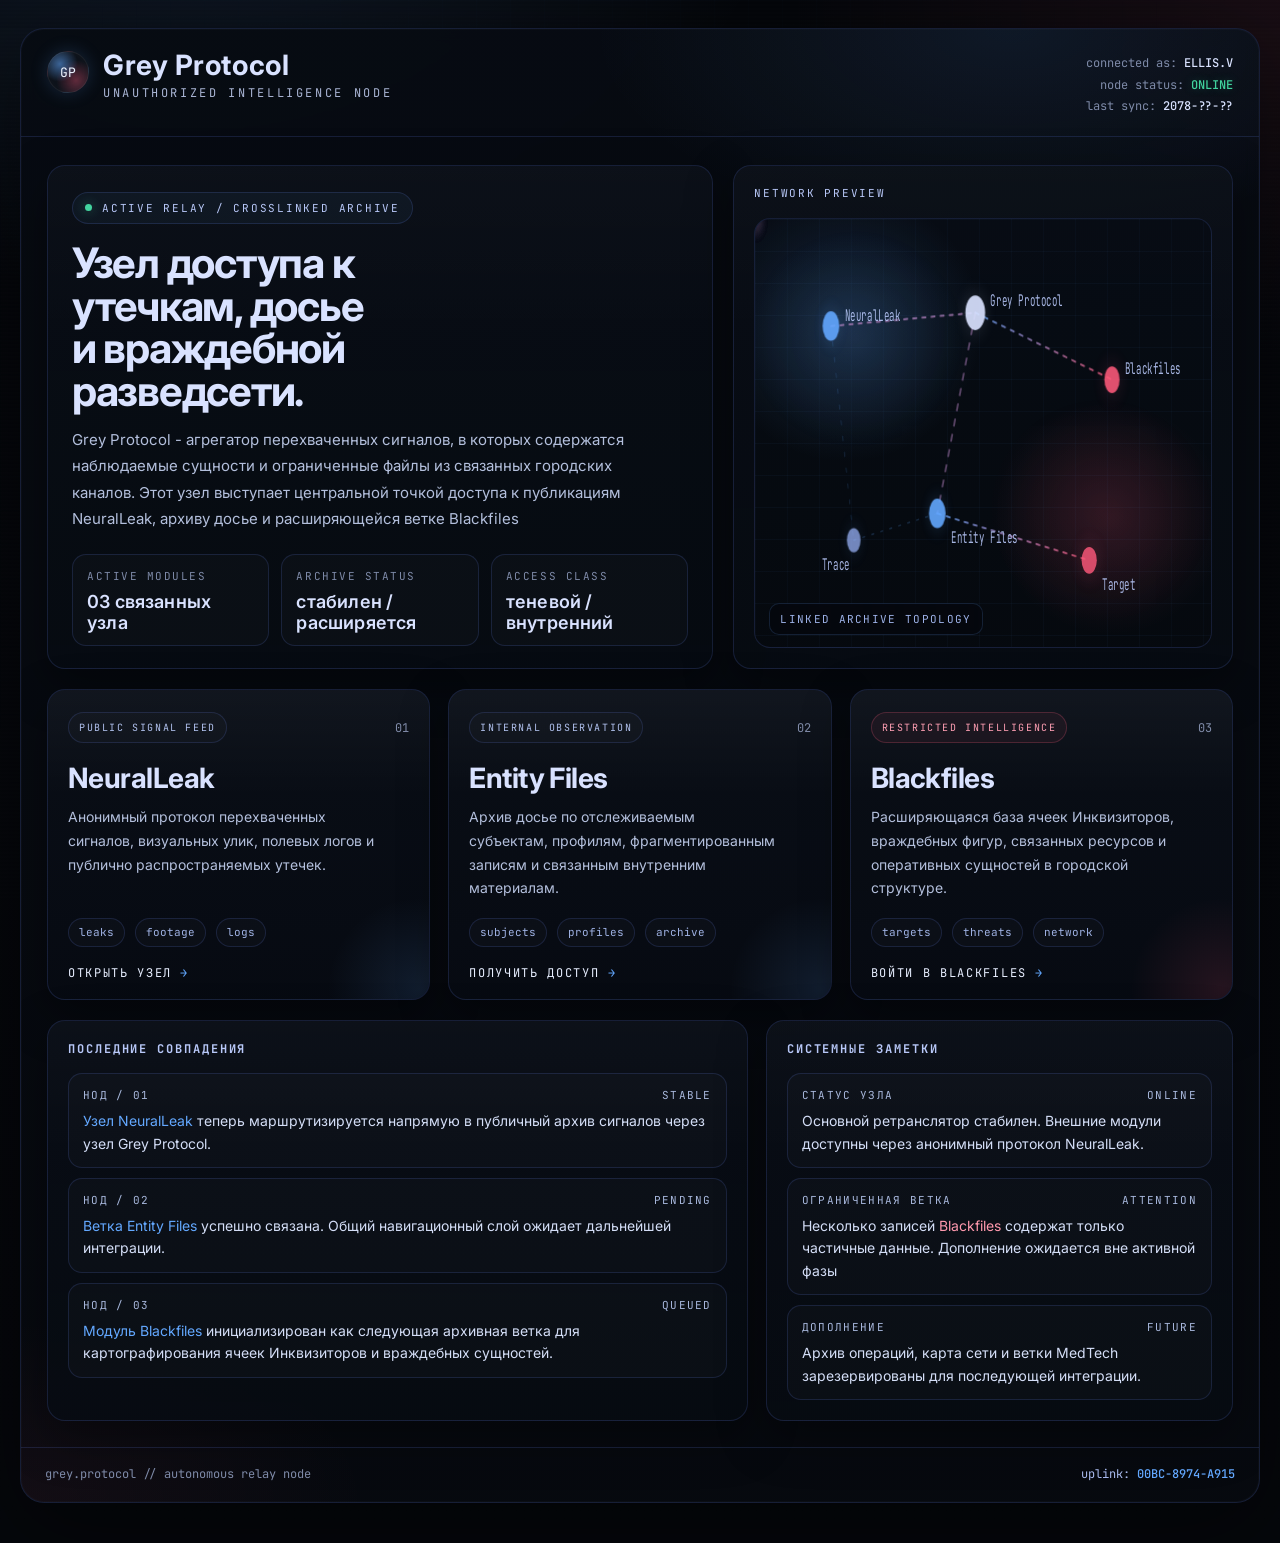
==== commit 94614ff6: "Update index.html" ====
--- a/index.html
+++ b/index.html
@@ -345,6 +345,7 @@
 
     .preview-label{
       position:absolute;
+      z-index:2;
       left:14px;
       bottom:12px;
       font-family:"JetBrains Mono", monospace;
@@ -364,12 +365,12 @@
   position:absolute;
   inset:0;
   pointer-events:none;
+  z-index:0;
   background:
-    linear-gradient(rgba(99,168,255,.07) 1px, transparent 1px),
-    linear-gradient(90deg, rgba(99,168,255,.06) 1px, transparent 1px);
-  background-size:28px 28px;
-  opacity:.22;
-  mask-image:radial-gradient(circle at center, black 38%, transparent 100%);
+    linear-gradient(rgba(99,168,255,.12) 1px, transparent 1px),
+    linear-gradient(90deg, rgba(99,168,255,.10) 1px, transparent 1px);
+  background-size:32px 32px;
+  opacity:.34;
 }
 
 .network-preview::after{
@@ -377,10 +378,11 @@
   position:absolute;
   inset:0;
   pointer-events:none;
+  z-index:0;
   background:
-    radial-gradient(circle at 22% 28%, rgba(99,168,255,.14), transparent 22%),
-    radial-gradient(circle at 76% 68%, rgba(255,90,124,.10), transparent 24%);
-  opacity:.9;
+    radial-gradient(circle at 22% 28%, rgba(99,168,255,.12), transparent 24%),
+    radial-gradient(circle at 76% 68%, rgba(255,90,124,.09), transparent 26%);
+  opacity:.75;
 }
 
 .network-preview svg{
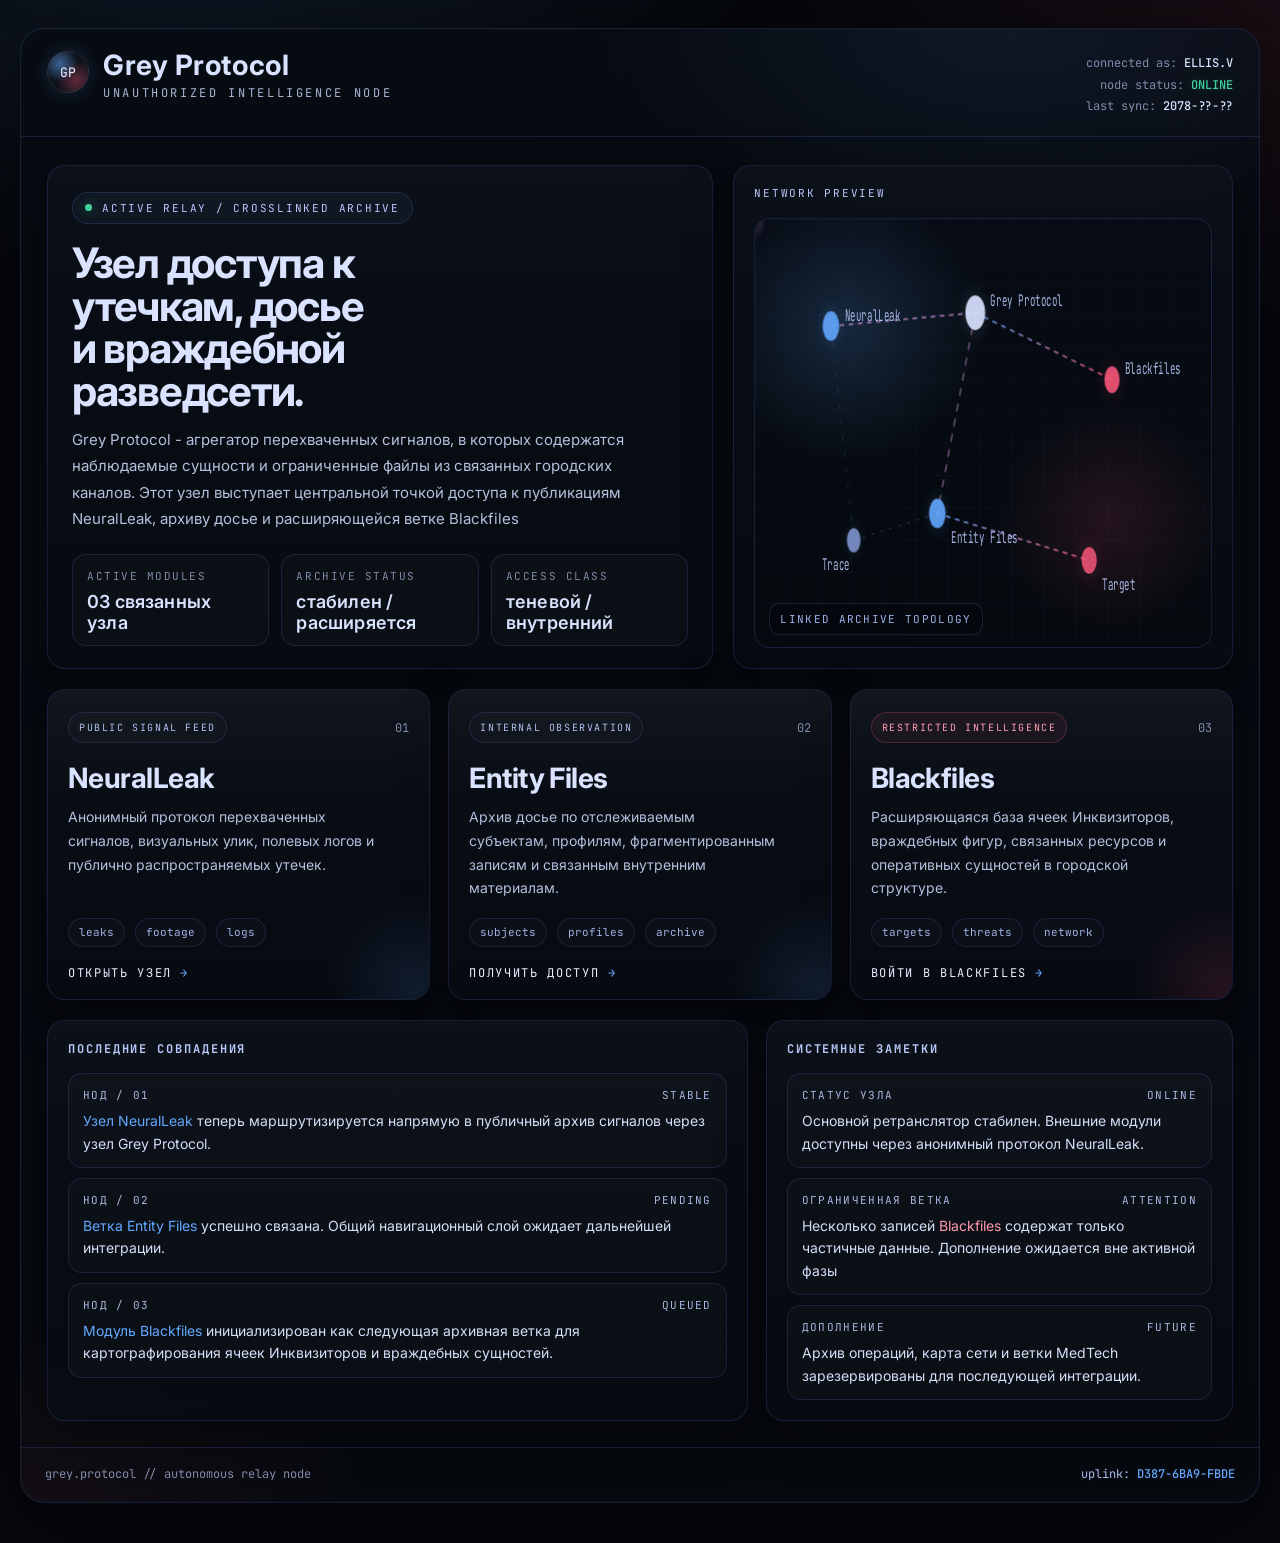
==== commit 7e706675: "Update index.html" ====
--- a/index.html
+++ b/index.html
@@ -376,13 +376,23 @@
 .network-preview::after{
   content:"";
   position:absolute;
-  inset:0;
+  inset:-40%;
   pointer-events:none;
   z-index:0;
-  background:
-    radial-gradient(circle at 22% 28%, rgba(99,168,255,.12), transparent 24%),
-    radial-gradient(circle at 76% 68%, rgba(255,90,124,.09), transparent 26%);
-  opacity:.75;
+
+  background:linear-gradient(
+    90deg,
+    transparent 0%,
+    transparent 40%,
+    rgba(99,168,255,.10) 48%,
+    rgba(99,168,255,.22) 50%,
+    rgba(99,168,255,.10) 52%,
+    transparent 60%,
+    transparent 100%
+  );
+
+  transform:translateX(-60%);
+  animation:networkSweep 12s linear infinite;
 }
 
 .network-preview svg{
@@ -444,6 +454,15 @@
 .signal-dot.s3{ animation:signal3 4.8s linear infinite .6s; }
 .signal-dot.s4{ animation:signal4 5.8s linear infinite 1.8s; }
 
+@keyframes networkSweep{
+  from{
+    transform:translateX(-60%);
+  }
+  to{
+    transform:translateX(60%);
+  }
+}
+    
 @keyframes linkFlow{
   from{ stroke-dashoffset:0; }
   to{ stroke-dashoffset:-36; }
